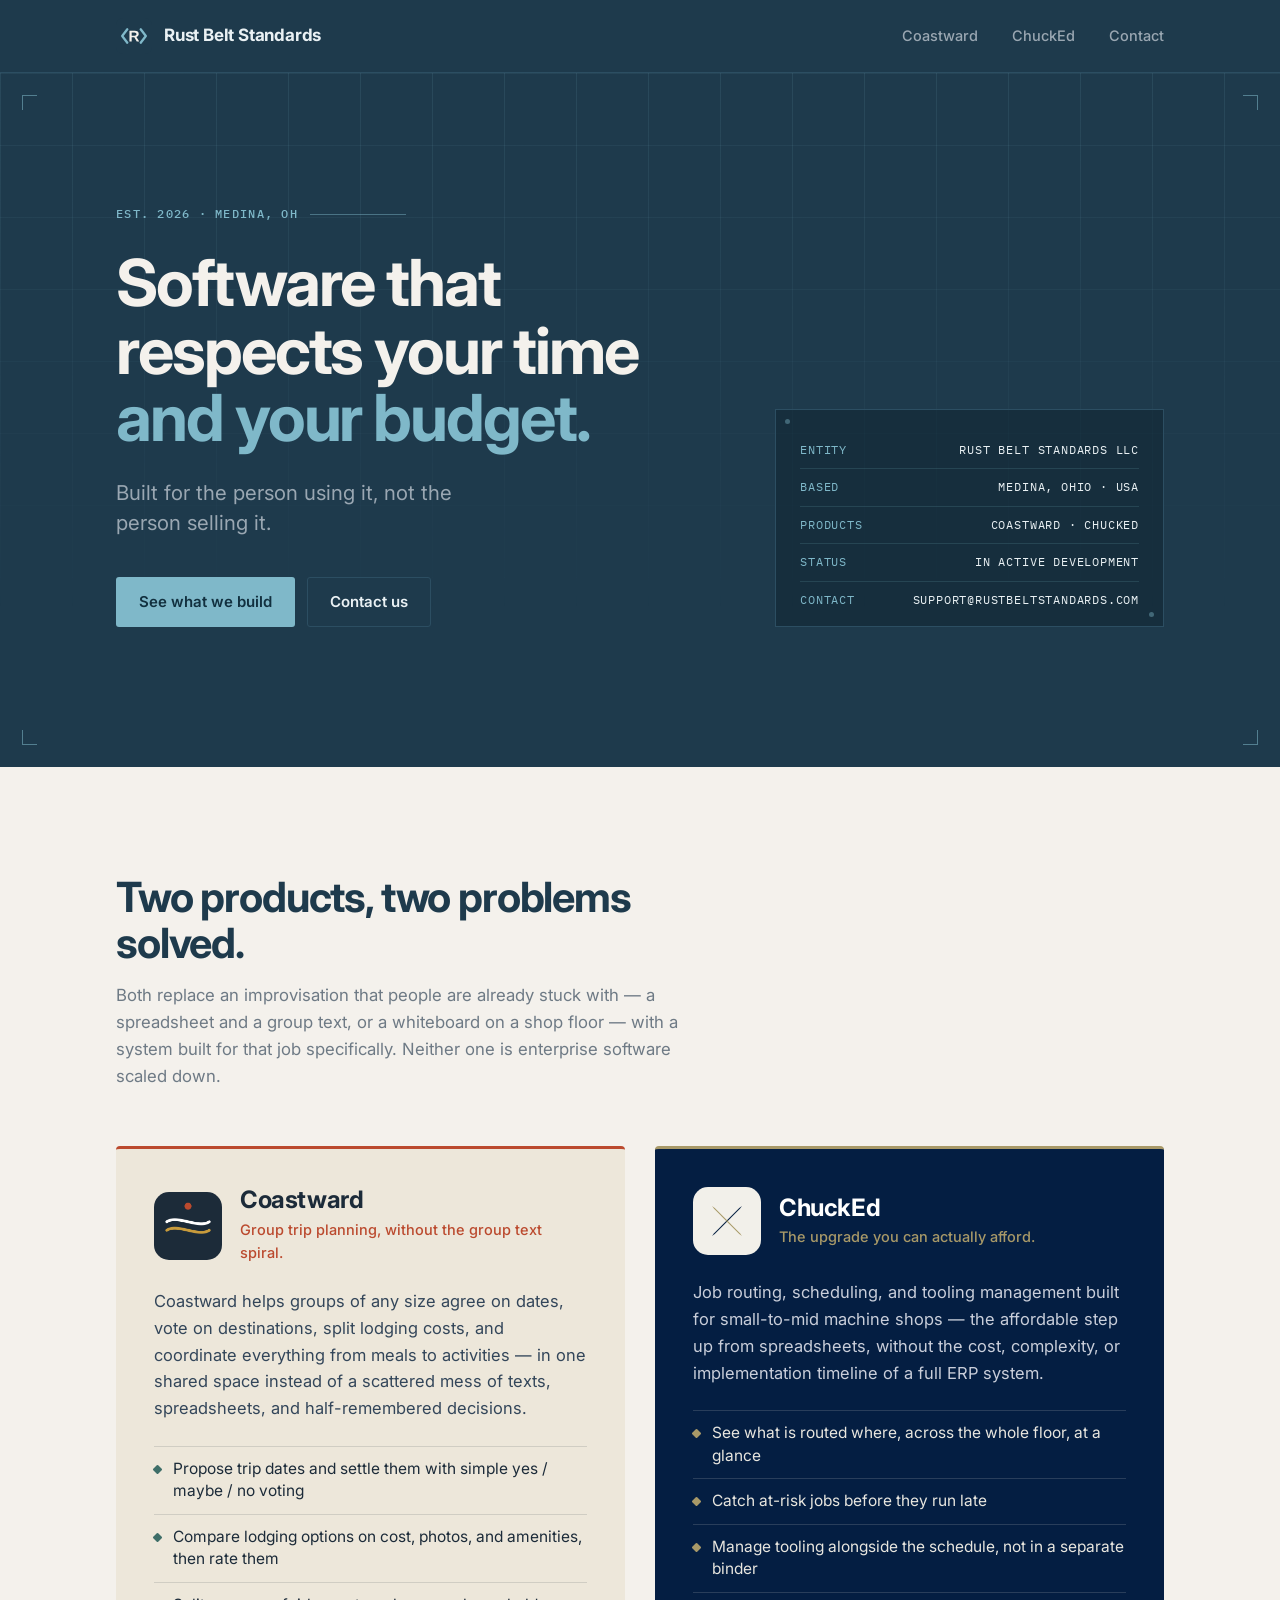
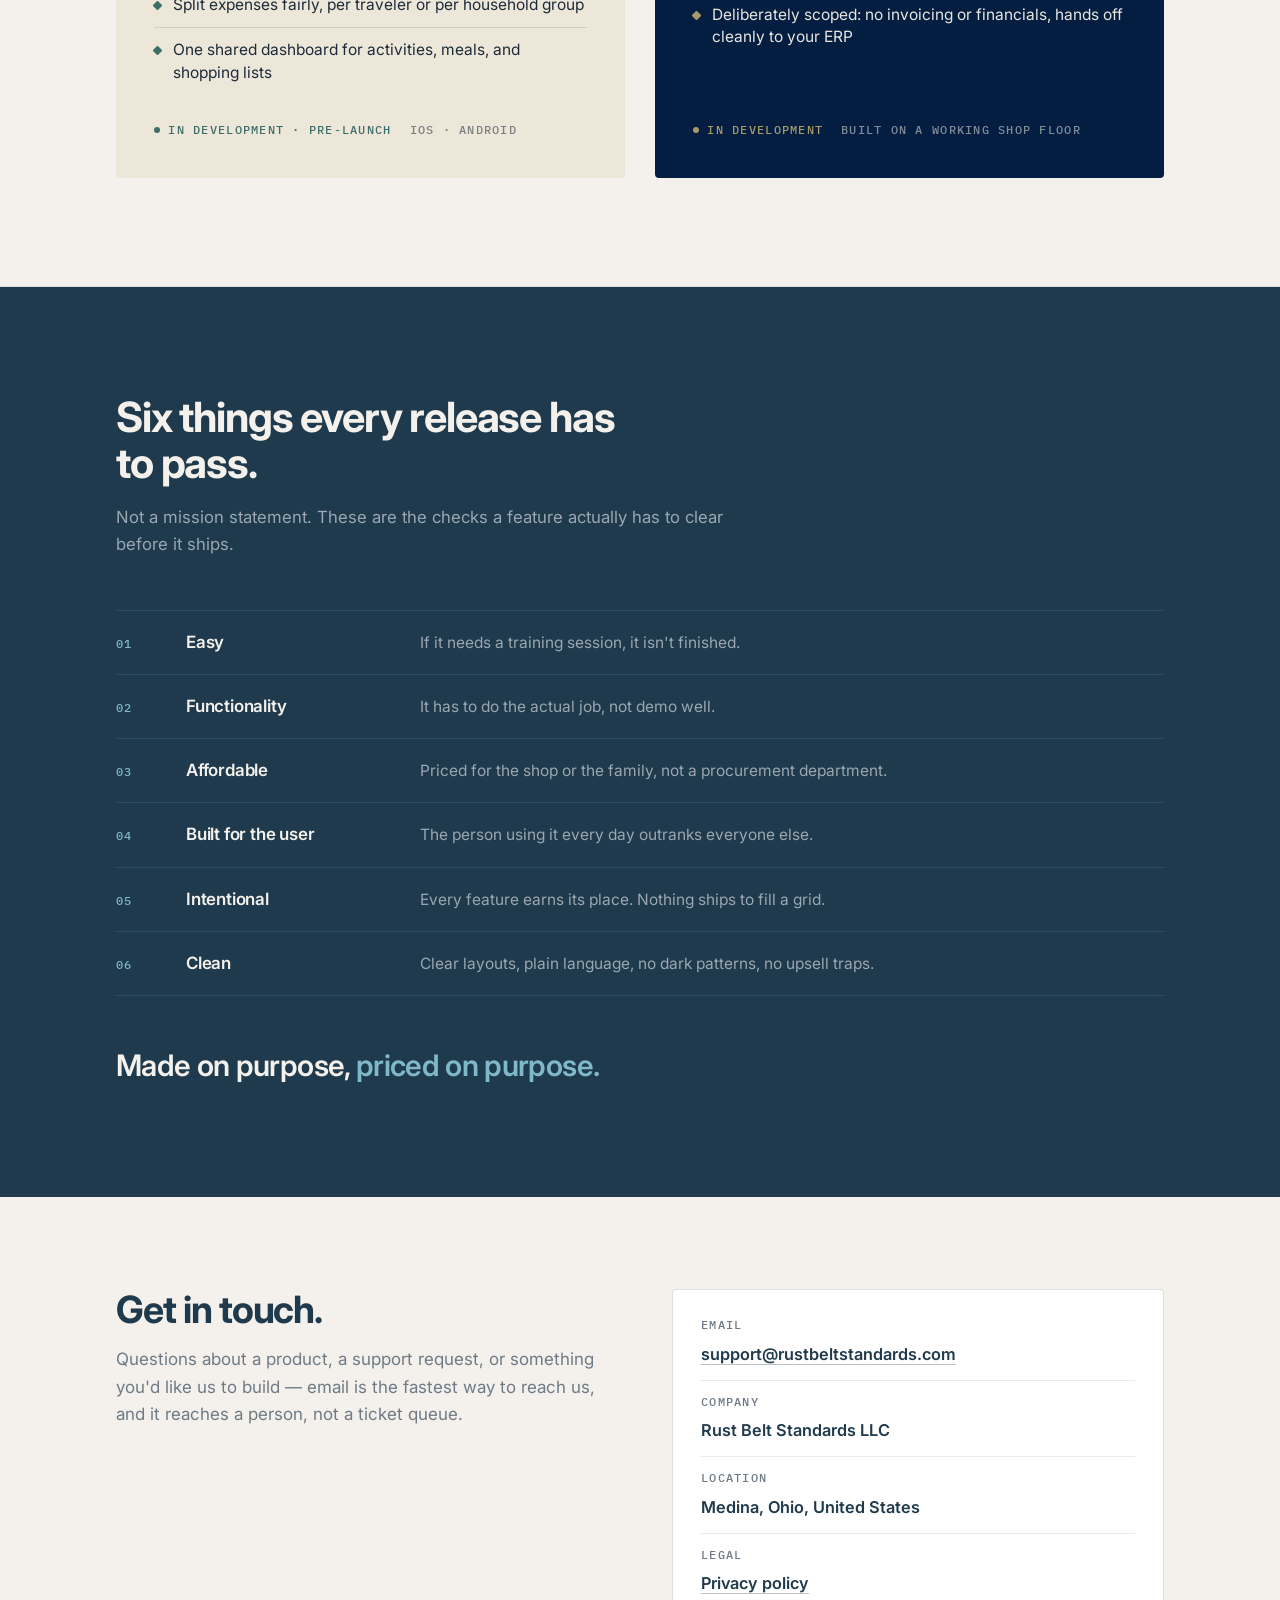
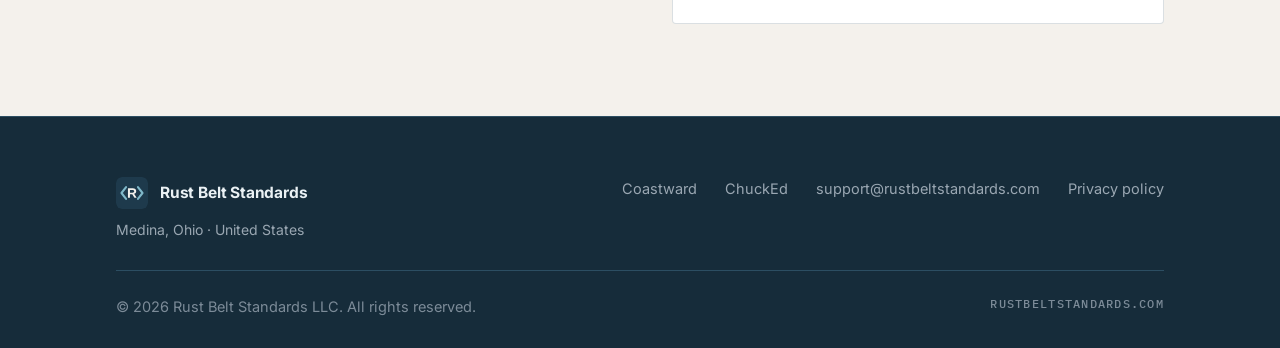
==== index.html @ 1fb7e98a "Build rustbeltstandards.com single-page site Static HTML/CSS site for Rust Belt Standards LLC, imple" ====
<!DOCTYPE html>
<html lang="en">
<head>
<meta charset="utf-8">
<meta name="viewport" content="width=device-width, initial-scale=1">
<title>Rust Belt Standards LLC — Software that respects your time and your budget</title>
<meta name="description" content="Rust Belt Standards LLC is a software company in Medina, Ohio, building Coastward, a group trip planning app, and ChuckEd, a scheduling and job routing platform for machine shops.">
<link rel="canonical" href="https://rustbeltstandards.com/">
<meta name="theme-color" content="#1E3A4C">

<meta property="og:type" content="website">
<meta property="og:site_name" content="Rust Belt Standards LLC">
<meta property="og:title" content="Rust Belt Standards LLC">
<meta property="og:description" content="Software that respects your time and your budget. Built for the person using it, not the person selling it.">
<meta property="og:url" content="https://rustbeltstandards.com/">
<meta property="og:image" content="https://rustbeltstandards.com/assets/brand/rbs-logo-horizontal-ondark.png">
<meta name="twitter:card" content="summary_large_image">

<link rel="icon" href="/assets/brand/rbs-mark.svg" type="image/svg+xml">
<link rel="icon" href="/assets/brand/rbs-mark-32.png" sizes="32x32">
<link rel="icon" href="/assets/brand/rbs-mark-192.png" sizes="192x192">
<link rel="apple-touch-icon" href="/assets/brand/rbs-mark-180.png">
<link rel="manifest" href="/site.webmanifest">

<link rel="preconnect" href="https://fonts.googleapis.com">
<link rel="preconnect" href="https://fonts.gstatic.com" crossorigin>
<link rel="stylesheet" href="https://fonts.googleapis.com/css2?family=IBM+Plex+Mono:wght@400;500&family=Inter:wght@400;500;600;700&display=swap">
<link rel="stylesheet" href="/styles.css">

<script type="application/ld+json">
{
  "@context": "https://schema.org",
  "@type": "Organization",
  "name": "Rust Belt Standards LLC",
  "alternateName": "Rust Belt Standards",
  "url": "https://rustbeltstandards.com/",
  "logo": "https://rustbeltstandards.com/assets/brand/rbs-appicon-1024.png",
  "email": "support@rustbeltstandards.com",
  "slogan": "Made on purpose, priced on purpose.",
  "address": {
    "@type": "PostalAddress",
    "addressLocality": "Medina",
    "addressRegion": "OH",
    "addressCountry": "US"
  },
  "contactPoint": {
    "@type": "ContactPoint",
    "contactType": "customer support",
    "email": "support@rustbeltstandards.com"
  }
}
</script>
</head>
<body>

<a class="skip-link" href="#main">Skip to content</a>

<header class="site-header">
  <div class="wrap">
    <a class="brand" href="/" aria-label="Rust Belt Standards LLC — home">
      <img src="/assets/brand/rbs-mark.svg" alt="" width="36" height="36">
      <span class="brand-name">Rust Belt Standards</span>
    </a>
    <nav class="nav" aria-label="Primary">
      <a href="#coastward">Coastward</a>
      <a href="#chucked">ChuckEd</a>
      <a href="#contact">Contact</a>
    </nav>
  </div>
</header>

<main id="main">

  <!-- ============================ Hero ============================ -->
  <section class="hero">
    <div class="hero-grid" aria-hidden="true"></div>
    <span class="reg reg-tl" aria-hidden="true"></span>
    <span class="reg reg-tr" aria-hidden="true"></span>
    <span class="reg reg-bl" aria-hidden="true"></span>
    <span class="reg reg-br" aria-hidden="true"></span>

    <div class="wrap">
      <div class="hero-inner">
        <div>
          <p class="mono hero-stamp">EST. 2026 &middot; Medina, OH</p>
          <h1>Software that respects your time <span class="accent">and your budget.</span></h1>
          <p class="hero-sub">Built for the person using it, not the person selling it.</p>
          <div class="hero-actions">
            <a class="btn btn-primary" href="#products">See what we build</a>
            <a class="btn btn-ghost" href="#contact">Contact us</a>
          </div>
        </div>

        <div class="spec-plate">
          <dl>
            <dt>Entity</dt>
            <dd>Rust Belt Standards LLC</dd>
            <dt>Based</dt>
            <dd>Medina, Ohio &middot; USA</dd>
            <dt>Products</dt>
            <dd>Coastward &middot; ChuckEd</dd>
            <dt>Status</dt>
            <dd>In active development</dd>
            <dt>Contact</dt>
            <dd>support@rustbeltstandards.com</dd>
          </dl>
        </div>
      </div>
    </div>
  </section>

  <!-- ========================== Products ========================== -->
  <section class="products" id="products">
    <div class="wrap">
      <div class="section-head">
        <h2>Two products, two problems solved.</h2>
        <p>Both replace an improvisation that people are already stuck with — a
           spreadsheet and a group text, or a whiteboard on a shop floor — with a
           system built for that job specifically. Neither one is enterprise
           software scaled down.</p>
      </div>

      <div class="product-grid">

        <!-- Coastward keeps its own palette inside its own card. -->
        <article class="card card-coastward" id="coastward">
          <div class="card-top">
            <img class="card-icon" src="/assets/coastward/coastward-icon.png"
                 alt="Coastward app icon" width="68" height="68">
            <div>
              <h3>Coastward</h3>
              <p class="card-tag">Group trip planning, without the group text spiral.</p>
            </div>
          </div>

          <p class="card-body">Coastward helps groups of any size agree on dates,
            vote on destinations, split lodging costs, and coordinate everything
            from meals to activities — in one shared space instead of a scattered
            mess of texts, spreadsheets, and half-remembered decisions.</p>

          <ul class="card-list">
            <li>Propose trip dates and settle them with simple yes / maybe / no voting</li>
            <li>Compare lodging options on cost, photos, and amenities, then rate them</li>
            <li>Split expenses fairly, per traveler or per household group</li>
            <li>One shared dashboard for activities, meals, and shopping lists</li>
          </ul>

          <div class="card-foot">
            <span class="mono status">In development &middot; pre-launch</span>
            <span class="mono card-meta">iOS &middot; Android</span>
          </div>
        </article>

        <!-- ChuckEd keeps its own palette inside its own card. -->
        <article class="card card-chucked" id="chucked">
          <div class="card-top">
            <img class="card-icon" src="/assets/chucked/chucked_logo.svg"
                 alt="ChuckEd logo" width="68" height="68">
            <div>
              <h3>ChuckEd</h3>
              <p class="card-tag">The upgrade you can actually afford.</p>
            </div>
          </div>

          <p class="card-body">Job routing, scheduling, and tooling management
            built for small-to-mid machine shops — the affordable step up from
            spreadsheets, without the cost, complexity, or implementation timeline
            of a full ERP system.</p>

          <ul class="card-list">
            <li>See what is routed where, across the whole floor, at a glance</li>
            <li>Catch at-risk jobs before they run late</li>
            <li>Manage tooling alongside the schedule, not in a separate binder</li>
            <li>Deliberately scoped: no invoicing or financials, hands off cleanly to your ERP</li>
          </ul>

          <div class="card-foot">
            <span class="mono status">In development</span>
            <span class="mono card-meta">Built on a working shop floor</span>
          </div>
        </article>

      </div>
    </div>
  </section>

  <!-- ========================= Philosophy ========================= -->
  <section class="philosophy" id="philosophy">
    <div class="wrap">
      <h2>Six things every release has to pass.</h2>
      <p class="philosophy-lead">Not a mission statement. These are the checks a
        feature actually has to clear before it ships.</p>

      <div class="principles">
        <div class="principle">
          <span class="mono principle-no">01</span>
          <span class="principle-term">Easy</span>
          <span class="principle-desc">If it needs a training session, it isn't finished.</span>
        </div>
        <div class="principle">
          <span class="mono principle-no">02</span>
          <span class="principle-term">Functionality</span>
          <span class="principle-desc">It has to do the actual job, not demo well.</span>
        </div>
        <div class="principle">
          <span class="mono principle-no">03</span>
          <span class="principle-term">Affordable</span>
          <span class="principle-desc">Priced for the shop or the family, not a procurement department.</span>
        </div>
        <div class="principle">
          <span class="mono principle-no">04</span>
          <span class="principle-term">Built for the user</span>
          <span class="principle-desc">The person using it every day outranks everyone else.</span>
        </div>
        <div class="principle">
          <span class="mono principle-no">05</span>
          <span class="principle-term">Intentional</span>
          <span class="principle-desc">Every feature earns its place. Nothing ships to fill a grid.</span>
        </div>
        <div class="principle">
          <span class="mono principle-no">06</span>
          <span class="principle-term">Clean</span>
          <span class="principle-desc">Clear layouts, plain language, no dark patterns, no upsell traps.</span>
        </div>
      </div>

      <p class="philosophy-tagline">Made on purpose, <span>priced on purpose.</span></p>
    </div>
  </section>

  <!-- =========================== Contact =========================== -->
  <section class="contact" id="contact">
    <div class="wrap">
      <div class="contact-inner">
        <div>
          <h2>Get in touch.</h2>
          <p>Questions about a product, a support request, or something you'd like
             us to build — email is the fastest way to reach us, and it reaches a
             person, not a ticket queue.</p>
        </div>

        <div class="contact-plate">
          <div class="contact-row">
            <span class="mono contact-label">Email</span>
            <a class="contact-value" href="mailto:support@rustbeltstandards.com">support@rustbeltstandards.com</a>
          </div>
          <div class="contact-row">
            <span class="mono contact-label">Company</span>
            <span class="contact-value">Rust Belt Standards LLC</span>
          </div>
          <div class="contact-row">
            <span class="mono contact-label">Location</span>
            <span class="contact-value">Medina, Ohio, United States</span>
          </div>
          <div class="contact-row">
            <span class="mono contact-label">Legal</span>
            <a class="contact-value" href="/privacy.html">Privacy policy</a>
          </div>
        </div>
      </div>
    </div>
  </section>

</main>

<footer class="site-footer">
  <div class="wrap">
    <div class="footer-top">
      <div>
        <div class="footer-brand">
          <img src="/assets/brand/rbs-mark.svg" alt="" width="32" height="32">
          <span class="brand-name">Rust Belt Standards</span>
        </div>
        <p class="footer-location">Medina, Ohio &middot; United States</p>
      </div>
      <nav class="footer-links" aria-label="Footer">
        <a href="#coastward">Coastward</a>
        <a href="#chucked">ChuckEd</a>
        <a href="mailto:support@rustbeltstandards.com">support@rustbeltstandards.com</a>
        <a href="/privacy.html">Privacy policy</a>
      </nav>
    </div>
    <div class="footer-bottom">
      <span>&copy; 2026 Rust Belt Standards LLC. All rights reserved.</span>
      <span class="mono">rustbeltstandards.com</span>
    </div>
  </div>
</footer>

</body>
</html>
---- styles.css ----
/* =========================================================================
   Rust Belt Standards LLC — rustbeltstandards.com
   Single-page site stylesheet.

   Palette discipline:
   - RBS shell (header / hero / philosophy / footer) uses the RBS palette only.
   - Coastward and ChuckEd each keep their own palette, scoped to their own
     card. They are two labeled instruments mounted on one panel, not one
     blended site-wide gradient.
   ========================================================================= */

:root {
  /* RBS shell */
  --navy:        #1E3A4C;
  --navy-deep:   #162C3A;
  --navy-line:   #2C4E62;
  --steel:       #7FB8C9;
  --cream:       #F4F1EC;
  --grey:        #6E7A85;
  --light:       #EAF1F4;
  --muted:       #9AA7B2;

  /* Coastward */
  --cw-ink:      #1C2B39;
  --cw-rust:     #BB4A2E;
  --cw-teal:     #3E6E68;
  --cw-gold:     #C89B3C;
  --cw-paper:    #EDE7DA;

  /* ChuckEd */
  --ce-blue:     #041E42;
  --ce-gold:     #A89968;
  --ce-light:    #E8E6DF;

  --sans: "Inter", -apple-system, BlinkMacSystemFont, "Segoe UI", Roboto,
          "Helvetica Neue", Arial, sans-serif;
  --mono: "IBM Plex Mono", ui-monospace, SFMono-Regular, "SF Mono", Menlo,
          Consolas, "Liberation Mono", monospace;

  --gutter: clamp(20px, 5vw, 56px);
  --maxw: 1160px;
}

*, *::before, *::after { box-sizing: border-box; }

html { -webkit-text-size-adjust: 100%; scroll-behavior: smooth; }

@media (prefers-reduced-motion: reduce) {
  html { scroll-behavior: auto; }
  * { transition: none !important; }
}

body {
  margin: 0;
  font-family: var(--sans);
  font-size: 17px;
  line-height: 1.6;
  color: var(--navy);
  background: var(--cream);
  -webkit-font-smoothing: antialiased;
  text-rendering: optimizeLegibility;
}

img, svg { display: block; max-width: 100%; }

a { color: inherit; }

h1, h2, h3 { margin: 0; letter-spacing: -0.022em; line-height: 1.1; font-weight: 700; }

p { margin: 0; }

:focus-visible {
  outline: 2px solid var(--steel);
  outline-offset: 3px;
  border-radius: 2px;
}

.wrap {
  width: 100%;
  max-width: var(--maxw);
  margin: 0 auto;
  padding-inline: var(--gutter);
}

/* Small monospace factual labels — used sparingly, the way a stamped
   spec plate uses real numbers. Never for headlines. */
.mono {
  font-family: var(--mono);
  font-size: 11.5px;
  letter-spacing: 0.11em;
  text-transform: uppercase;
  font-weight: 500;
}

.skip-link {
  position: absolute;
  left: -9999px;
  top: 0;
  background: var(--cream);
  color: var(--navy);
  padding: 10px 16px;
  z-index: 100;
  font-weight: 600;
}
.skip-link:focus { left: 8px; top: 8px; }

/* ============================ Header ============================ */

.site-header {
  position: sticky;
  top: 0;
  z-index: 50;
  background: var(--navy);
  border-bottom: 1px solid var(--navy-line);
}

.site-header .wrap {
  display: flex;
  align-items: center;
  justify-content: space-between;
  gap: 20px;
  min-height: 72px;
  padding-block: 14px;
}

.brand {
  display: inline-flex;
  align-items: center;
  gap: 12px;
  text-decoration: none;
  color: var(--light);
}

.brand img { width: 36px; height: 36px; border-radius: 7px; }

.brand-name {
  font-size: 17px;
  font-weight: 700;
  letter-spacing: -0.012em;
  white-space: nowrap;
}

.nav {
  display: flex;
  align-items: center;
  gap: clamp(16px, 3vw, 34px);
}

.nav a {
  color: var(--muted);
  text-decoration: none;
  font-size: 14.5px;
  font-weight: 500;
  padding-block: 6px;
  border-bottom: 1px solid transparent;
  transition: color .15s ease, border-color .15s ease;
  white-space: nowrap;
}

.nav a:hover { color: var(--light); border-bottom-color: var(--steel); }

/* ============================= Hero ============================= */

.hero {
  position: relative;
  overflow: hidden;
  background: var(--navy);
  color: var(--light);
  padding-block: clamp(64px, 11vw, 132px) clamp(72px, 12vw, 140px);
}

/* One quiet technical detail: a faint measuring grid, fading out downward. */
.hero-grid {
  position: absolute;
  inset: 0;
  pointer-events: none;
  background-image:
    repeating-linear-gradient(to right, rgba(127,184,201,.14) 0 1px, transparent 1px 72px),
    repeating-linear-gradient(to bottom, rgba(127,184,201,.10) 0 1px, transparent 1px 72px);
  -webkit-mask-image: linear-gradient(to bottom, rgba(0,0,0,.85), transparent 78%);
  mask-image: linear-gradient(to bottom, rgba(0,0,0,.85), transparent 78%);
}

/* Corner registration marks. */
.reg {
  position: absolute;
  width: 15px;
  height: 15px;
  border: 0 solid rgba(127,184,201,.55);
  pointer-events: none;
}
.reg-tl { top: 22px; left: 22px; border-top-width: 1px; border-left-width: 1px; }
.reg-tr { top: 22px; right: 22px; border-top-width: 1px; border-right-width: 1px; }
.reg-bl { bottom: 22px; left: 22px; border-bottom-width: 1px; border-left-width: 1px; }
.reg-br { bottom: 22px; right: 22px; border-bottom-width: 1px; border-right-width: 1px; }

.hero .wrap { position: relative; }

.hero-inner {
  display: grid;
  grid-template-columns: minmax(0, 1.5fr) minmax(0, 1fr);
  gap: clamp(32px, 6vw, 76px);
  align-items: end;
}

.hero-stamp {
  color: var(--steel);
  margin-bottom: 26px;
  display: flex;
  align-items: center;
  gap: 12px;
}

.hero-stamp::after {
  content: "";
  flex: 0 1 96px;
  height: 1px;
  background: rgba(127,184,201,.45);
}

.hero h1 {
  font-size: clamp(2.35rem, 5.4vw, 4.05rem);
  line-height: 1.04;
  letter-spacing: -0.032em;
  max-width: 16ch;
  color: var(--cream);
}

.hero h1 .accent { color: var(--steel); }

.hero-sub {
  margin-top: 26px;
  font-size: clamp(1.05rem, 1.6vw, 1.28rem);
  line-height: 1.5;
  color: var(--muted);
  max-width: 31ch;
}

.hero-actions {
  margin-top: 38px;
  display: flex;
  flex-wrap: wrap;
  gap: 12px;
}

.btn {
  display: inline-flex;
  align-items: center;
  gap: 9px;
  padding: 12px 22px;
  border-radius: 3px;
  font-size: 15px;
  font-weight: 600;
  text-decoration: none;
  border: 1px solid transparent;
  transition: background-color .15s ease, border-color .15s ease, color .15s ease;
}

.btn-primary { background: var(--steel); color: #12303F; }
.btn-primary:hover { background: #9BCBD9; }

.btn-ghost { border-color: var(--navy-line); color: var(--light); }
.btn-ghost:hover { border-color: var(--steel); color: #fff; }

/* The spec plate — real numbers, riveted to the panel. */
.spec-plate {
  border: 1px solid var(--navy-line);
  background: rgba(10, 28, 39, .38);
  padding: 22px 24px 8px;
  position: relative;
}

.spec-plate::before,
.spec-plate::after {
  content: "";
  position: absolute;
  width: 5px;
  height: 5px;
  border-radius: 50%;
  background: rgba(127,184,201,.42);
}
.spec-plate::before { top: 9px; left: 9px; }
.spec-plate::after  { bottom: 9px; right: 9px; }

.spec-plate dl {
  margin: 0;
  display: grid;
  grid-template-columns: auto 1fr;
  gap: 0;
}

.spec-plate dt,
.spec-plate dd {
  margin: 0;
  padding: 9px 0;
  border-bottom: 1px solid rgba(127,184,201,.16);
  font-family: var(--mono);
  font-size: 11.5px;
  letter-spacing: 0.07em;
  text-transform: uppercase;
}

.spec-plate dt { color: var(--steel); padding-right: 20px; }
.spec-plate dd { color: var(--light); text-align: right; }

.spec-plate dl > :nth-last-child(-n+2) { border-bottom: 0; }

/* ========================== Products ========================== */

.products {
  background: var(--cream);
  padding-block: clamp(64px, 9vw, 108px);
  border-bottom: 1px solid rgba(30,58,76,.10);
}

.section-head { max-width: 52ch; }

.section-head h2 {
  font-size: clamp(1.8rem, 3.4vw, 2.6rem);
  letter-spacing: -0.028em;
}

.section-head p {
  margin-top: 16px;
  color: var(--grey);
  font-size: 1.05rem;
  max-width: 56ch;
}

.product-grid {
  margin-top: clamp(36px, 5vw, 56px);
  display: grid;
  grid-template-columns: repeat(2, minmax(0, 1fr));
  gap: clamp(20px, 2.6vw, 30px);
}

.card {
  display: flex;
  flex-direction: column;
  padding: clamp(26px, 3vw, 40px);
  border-radius: 4px;
  border-top: 3px solid;
  position: relative;
}

.card-top {
  display: flex;
  align-items: center;
  gap: 18px;
}

.card-icon {
  width: 68px;
  height: 68px;
  border-radius: 15px;
  flex: none;
}

.card h3 {
  font-size: 1.5rem;
  letter-spacing: -0.02em;
}

.card-tag {
  margin-top: 4px;
  font-size: 14.5px;
  font-weight: 500;
}

.card-body {
  margin-top: 24px;
  font-size: 16.5px;
  line-height: 1.62;
}

.card-list {
  margin: 24px 0 0;
  padding: 0;
  list-style: none;
  display: grid;
  gap: 0;
}

.card-list li {
  display: flex;
  gap: 12px;
  padding: 11px 0;
  font-size: 15.5px;
  line-height: 1.45;
  border-top: 1px solid;
}

.card-list li::before {
  content: "";
  flex: none;
  width: 7px;
  height: 7px;
  margin-top: 8px;
  border-radius: 1px;
  transform: rotate(45deg);
}

.card-foot {
  margin-top: auto;
  padding-top: 26px;
  display: flex;
  flex-wrap: wrap;
  gap: 10px 18px;
  align-items: center;
}

.status {
  display: inline-flex;
  align-items: center;
  gap: 8px;
}

.status::before {
  content: "";
  width: 6px;
  height: 6px;
  border-radius: 50%;
  background: currentColor;
}

/* -- Coastward: its own palette, inside its own card. -- */
.card-coastward {
  background: var(--cw-paper);
  color: var(--cw-ink);
  border-top-color: var(--cw-rust);
}
.card-coastward .card-tag { color: var(--cw-rust); }
.card-coastward .card-body { color: #33465A; }
.card-coastward .card-list li { border-top-color: rgba(28,43,57,.14); }
.card-coastward .card-list li::before { background: var(--cw-teal); }
.card-coastward .status { color: var(--cw-teal); }
.card-coastward .card-meta { color: rgba(28,43,57,.55); }

/* -- ChuckEd: its own palette, inside its own card. -- */
.card-chucked {
  background: var(--ce-blue);
  color: var(--ce-light);
  border-top-color: var(--ce-gold);
}
/* The ChuckEd mark is half Akron Blue, so it is mounted on a light plate
   rather than dropped straight onto the blue card. */
.card-chucked .card-icon {
  background: #F2F0EA;
  padding: 9px;
  border-radius: 15px;
}
.card-chucked h3 { color: #FFFFFF; }
.card-chucked .card-tag { color: var(--ce-gold); }
.card-chucked .card-body { color: #C9CEDA; }
.card-chucked .card-list li { border-top-color: rgba(232,230,223,.16); }
.card-chucked .card-list li::before { background: var(--ce-gold); }
.card-chucked .status { color: var(--ce-gold); }
.card-chucked .card-meta { color: rgba(232,230,223,.55); }

/* ========================= Philosophy ========================= */

.philosophy {
  background: var(--navy);
  color: var(--light);
  padding-block: clamp(64px, 9vw, 108px);
}

.philosophy h2 {
  font-size: clamp(1.8rem, 3.4vw, 2.6rem);
  color: var(--cream);
  letter-spacing: -0.028em;
  max-width: 20ch;
}

.philosophy-lead {
  margin-top: 18px;
  color: var(--muted);
  max-width: 58ch;
  font-size: 1.05rem;
}

.principles {
  margin: clamp(36px, 5vw, 52px) 0 0;
  border-top: 1px solid var(--navy-line);
}

.principle {
  display: grid;
  grid-template-columns: 46px minmax(150px, 210px) minmax(0, 1fr);
  gap: 8px 24px;
  align-items: baseline;
  padding: 18px 0;
  border-bottom: 1px solid var(--navy-line);
}

.principle-no { color: var(--steel); }

.principle-term {
  font-size: 1.06rem;
  font-weight: 600;
  color: var(--cream);
  letter-spacing: -0.012em;
}

.principle-desc { color: var(--muted); font-size: 15.5px; }

.philosophy-tagline {
  margin-top: clamp(34px, 4vw, 46px);
  font-size: clamp(1.3rem, 2.6vw, 1.85rem);
  font-weight: 600;
  letter-spacing: -0.022em;
  color: var(--cream);
}

.philosophy-tagline span { color: var(--steel); }

/* =========================== Contact =========================== */

.contact {
  background: var(--cream);
  padding-block: clamp(56px, 8vw, 92px);
}

.contact-inner {
  display: grid;
  grid-template-columns: minmax(0, 1fr) minmax(0, 1fr);
  gap: clamp(28px, 5vw, 64px);
  align-items: start;
}

.contact h2 {
  font-size: clamp(1.7rem, 3.2vw, 2.35rem);
  letter-spacing: -0.028em;
}

.contact p {
  margin-top: 16px;
  color: var(--grey);
  max-width: 46ch;
}

.contact-plate {
  border: 1px solid rgba(30,58,76,.16);
  border-radius: 4px;
  background: #FFFFFF;
  padding: 26px 28px;
}

.contact-row { padding: 12px 0; border-bottom: 1px solid rgba(30,58,76,.10); }
.contact-row:last-child { border-bottom: 0; padding-bottom: 0; }
.contact-row:first-child { padding-top: 0; }

.contact-label { color: var(--grey); display: block; margin-bottom: 6px; }

.contact-value {
  font-size: 1.02rem;
  font-weight: 600;
  color: var(--navy);
  text-decoration: none;
  word-break: break-word;
}

a.contact-value { border-bottom: 1px solid rgba(30,58,76,.3); }
a.contact-value:hover { color: #10505F; border-bottom-color: currentColor; }

/* ============================ Footer ============================ */

.site-footer {
  background: var(--navy-deep);
  color: var(--muted);
  padding-block: clamp(40px, 6vw, 60px) 30px;
  border-top: 1px solid var(--navy-line);
  font-size: 14.5px;
}

.footer-top {
  display: flex;
  flex-wrap: wrap;
  gap: 26px 40px;
  justify-content: space-between;
  align-items: flex-start;
  padding-bottom: 28px;
  border-bottom: 1px solid var(--navy-line);
}

.footer-brand { display: flex; align-items: center; gap: 12px; color: var(--light); }
.footer-brand img { width: 32px; height: 32px; border-radius: 6px; }
.footer-brand .brand-name { font-size: 15.5px; }
.footer-location { margin-top: 10px; color: var(--muted); font-size: 14px; }

.footer-links {
  display: flex;
  flex-wrap: wrap;
  gap: 10px 28px;
}

.footer-links a {
  color: var(--muted);
  text-decoration: none;
  border-bottom: 1px solid transparent;
  transition: color .15s ease, border-color .15s ease;
}
.footer-links a:hover { color: var(--light); border-bottom-color: var(--steel); }

.footer-bottom {
  margin-top: 24px;
  display: flex;
  flex-wrap: wrap;
  gap: 8px 24px;
  justify-content: space-between;
  color: #7C8B98;
}

/* ========================= Legal page ========================= */

.legal {
  background: var(--cream);
  padding-block: clamp(48px, 7vw, 84px);
}

.legal-inner { max-width: 74ch; }

.legal h1 {
  font-size: clamp(1.9rem, 4vw, 2.7rem);
  letter-spacing: -0.03em;
}

.legal .effective { margin-top: 14px; color: var(--grey); }

.legal h2 {
  margin-top: 42px;
  font-size: 1.22rem;
  letter-spacing: -0.016em;
  padding-top: 22px;
  border-top: 1px solid rgba(30,58,76,.14);
}

.legal p, .legal ul { margin-top: 15px; color: #3E5361; }
.legal ul { padding-left: 20px; }
.legal li { margin-top: 8px; }
.legal a { color: #16607A; }

.legal .back {
  display: inline-block;
  margin-bottom: 26px;
  color: var(--grey);
  text-decoration: none;
}
.legal .back:hover { color: var(--navy); }

.legal-contact {
  margin-top: 34px;
  border: 1px solid rgba(30,58,76,.16);
  border-radius: 4px;
  background: #fff;
  padding: 22px 24px;
}
.legal-contact strong { display: block; color: var(--navy); }

/* =========================== Responsive =========================== */

@media (max-width: 900px) {
  .hero-inner { grid-template-columns: minmax(0, 1fr); align-items: start; }
  .hero h1 { max-width: 18ch; }
  .spec-plate { margin-top: 8px; }
  .product-grid { grid-template-columns: minmax(0, 1fr); }
  .contact-inner { grid-template-columns: minmax(0, 1fr); }
  .principle { grid-template-columns: 40px minmax(0, 1fr); }
  .principle-desc { grid-column: 2; }
}

@media (max-width: 620px) {
  body { font-size: 16px; }
  .site-header .wrap { min-height: 64px; }
  .brand img { width: 32px; height: 32px; }
  .brand-name { font-size: 15.5px; }
  .nav { gap: 15px; }
  .nav a { font-size: 13.5px; }
  .hero-stamp::after { display: none; }
  .hero h1 { max-width: none; }
  .hero-sub { max-width: none; }
  .btn { flex: 1 1 auto; justify-content: center; }
  .card-top { gap: 14px; }
  .card-icon { width: 56px; height: 56px; border-radius: 13px; }
  .reg { width: 11px; height: 11px; }
  .reg-tl, .reg-tr { top: 14px; }
  .reg-bl, .reg-br { bottom: 14px; }
  .reg-tl, .reg-bl { left: 14px; }
  .reg-tr, .reg-br { right: 14px; }
}

/* Keep the wordmark next to the mark for as long as the header can hold it
   without crowding the nav. */
@media (max-width: 440px) {
  :root { --gutter: 15px; }
  .site-header .wrap { gap: 12px; }
  .brand { gap: 8px; }
  .brand img { width: 30px; height: 30px; }
  .brand-name { font-size: 13px; }
  .nav { gap: 11px; }
  .nav a { font-size: 12px; }
  .footer-brand .brand-name { font-size: 15px; }
}

@media (max-width: 380px) {
  .brand-name { display: none; }
}
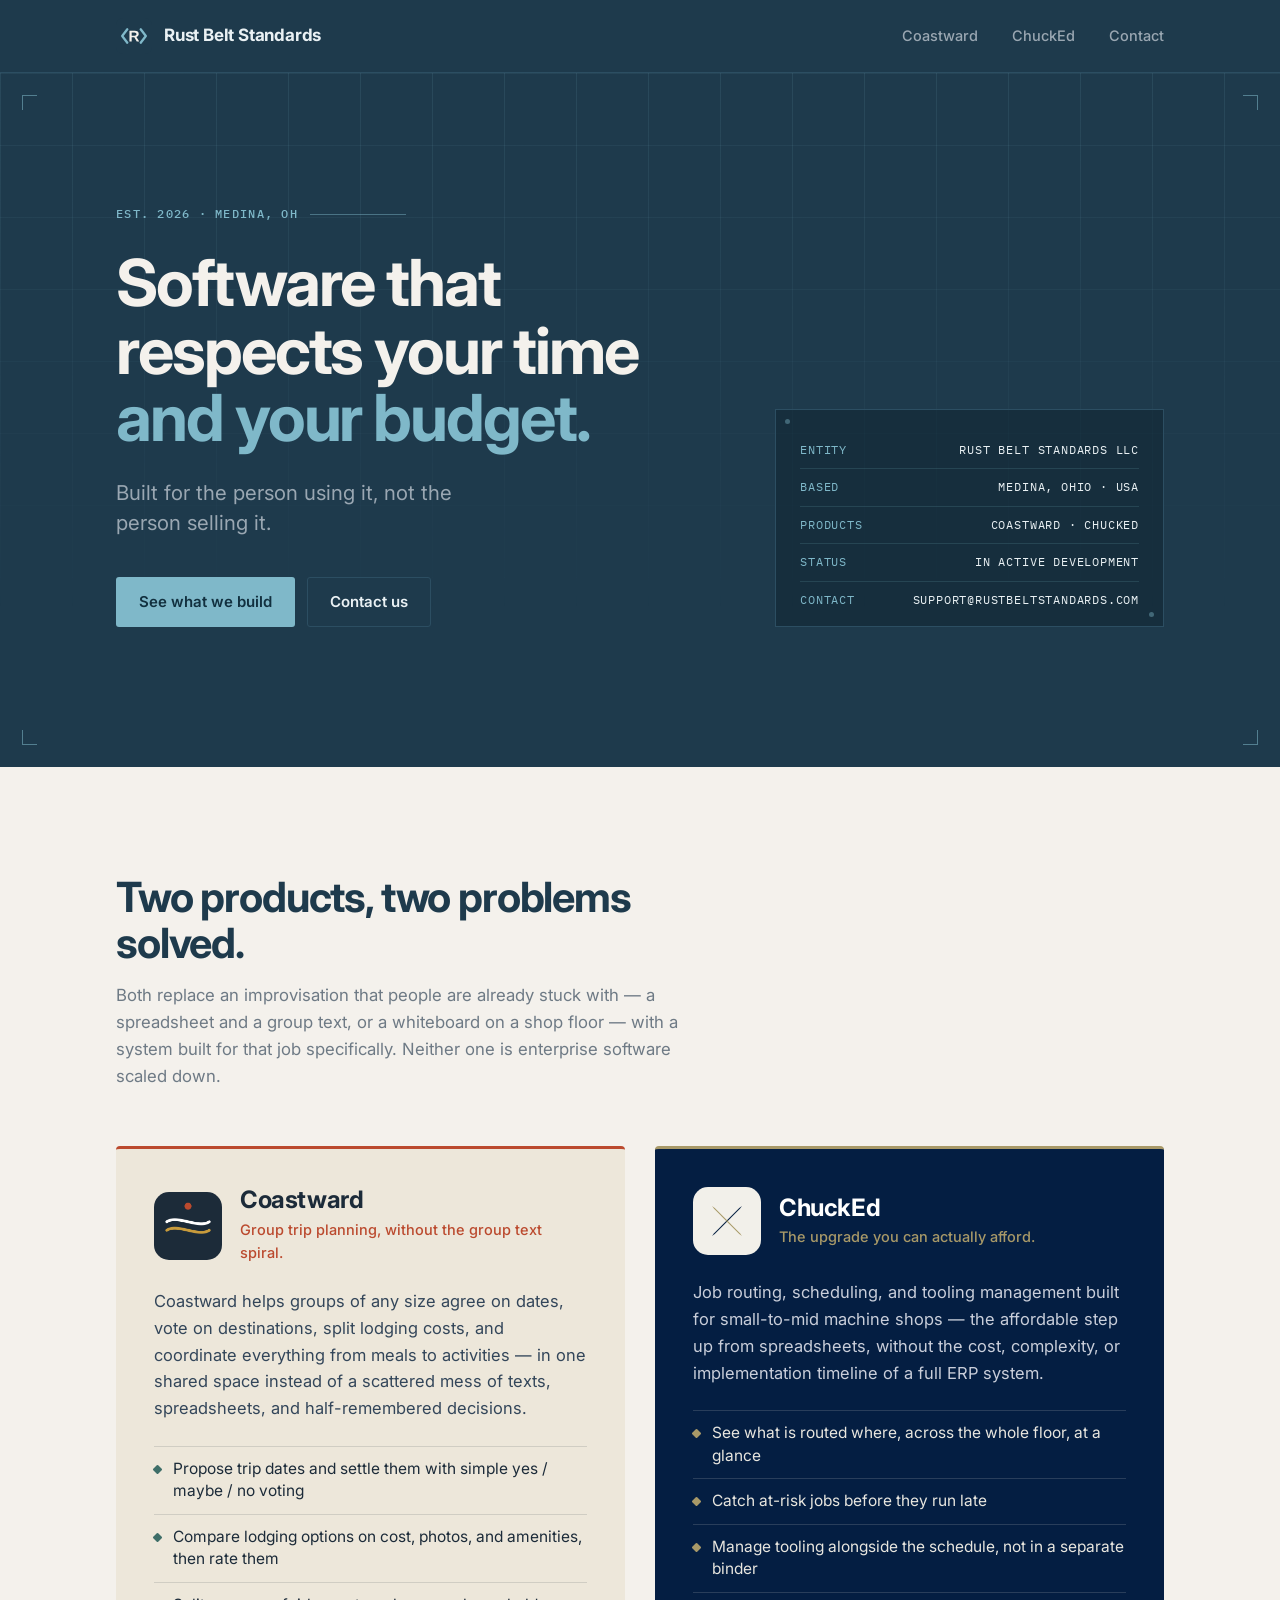
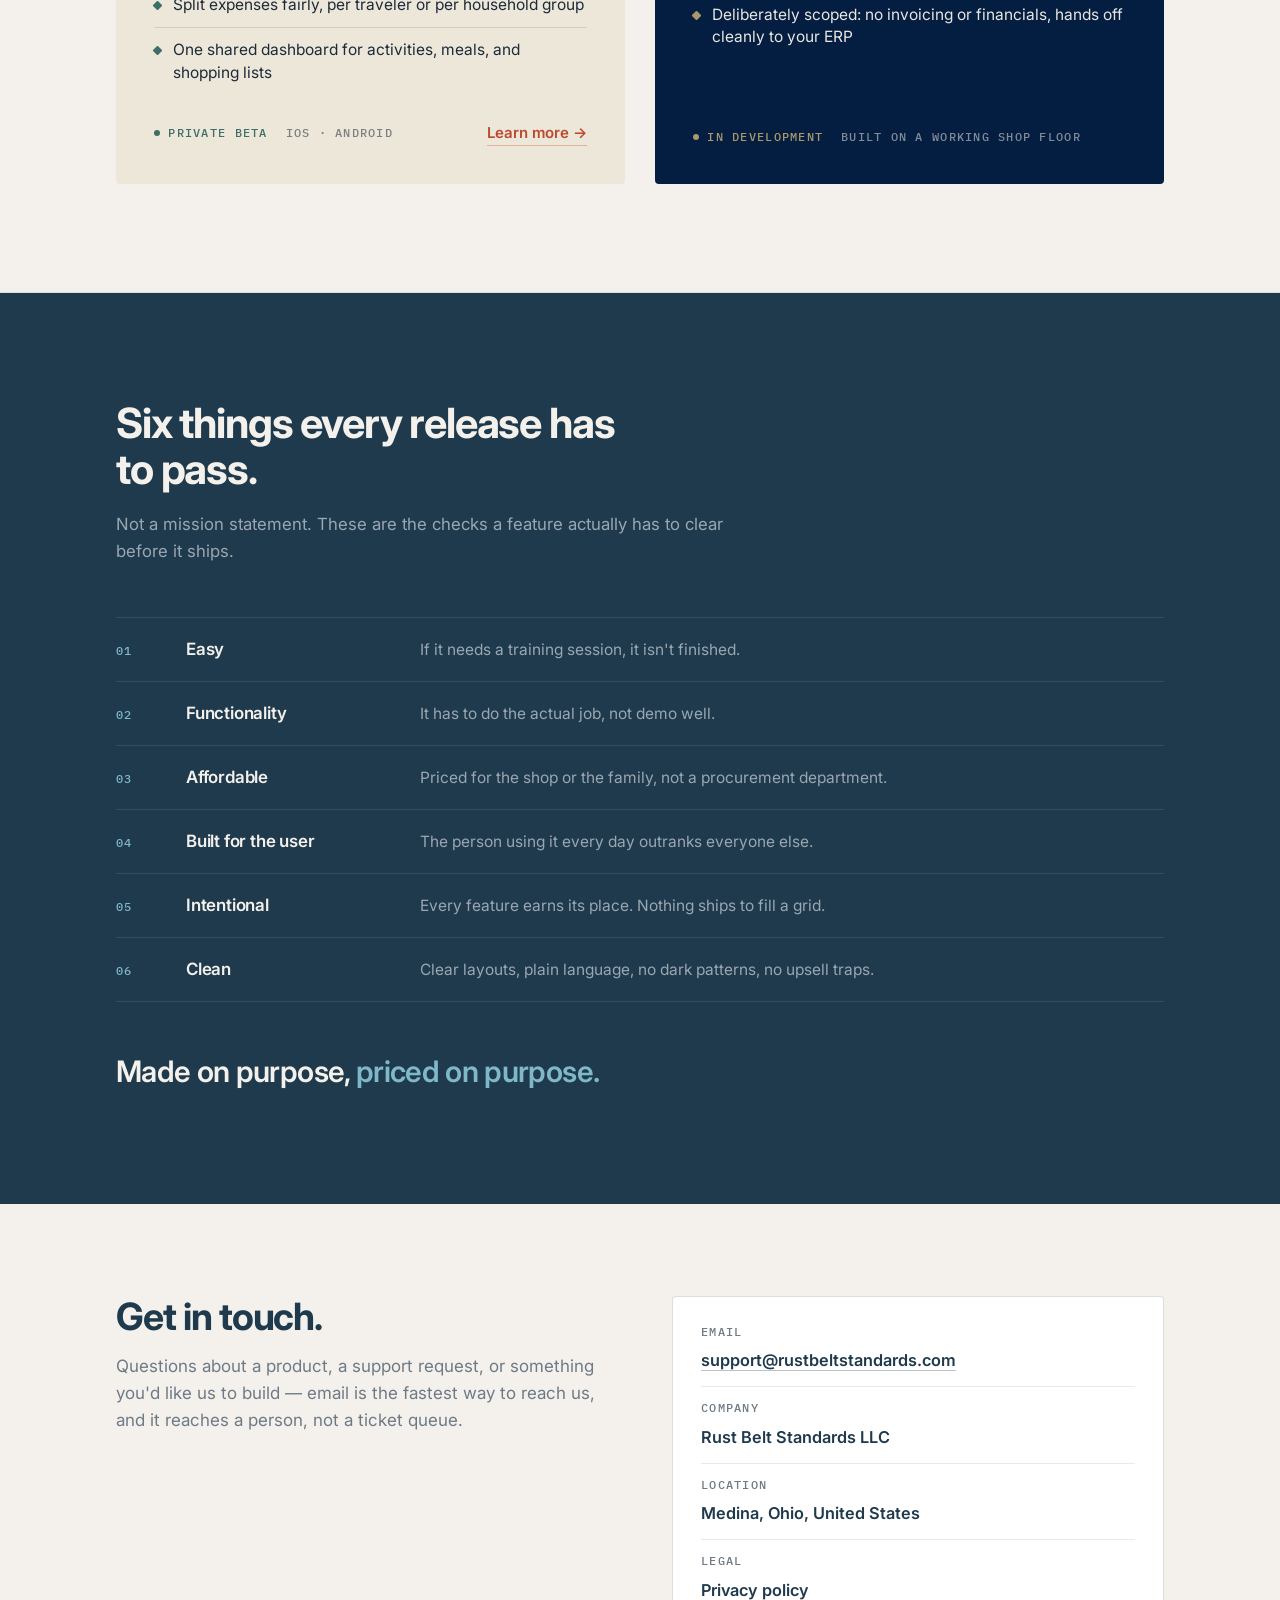
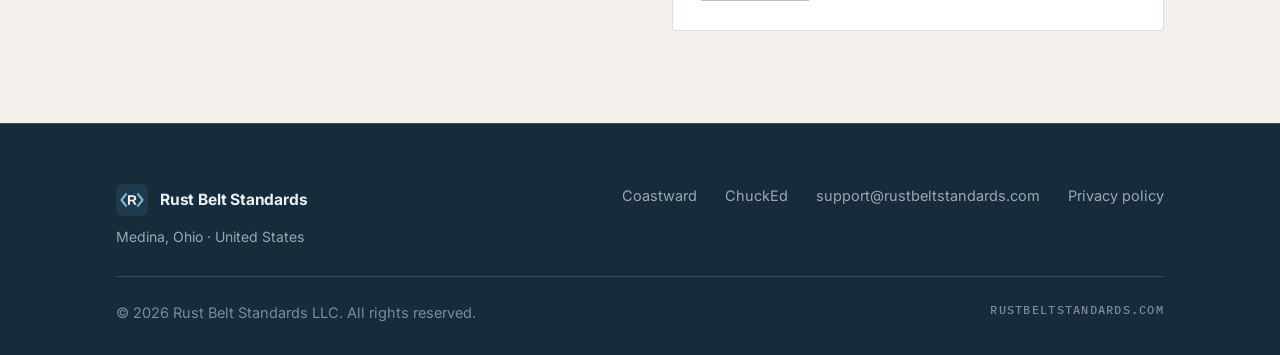
==== commit e8673bd1: "Add Coastward landing page at /coastward Coastward has real pilot testers and its own identity now, " ====
--- a/index.html
+++ b/index.html
@@ -128,7 +128,7 @@
             <img class="card-icon" src="/assets/coastward/coastward-icon.png"
                  alt="Coastward app icon" width="68" height="68">
             <div>
-              <h3>Coastward</h3>
+              <h3><a class="card-title-link" href="/coastward">Coastward</a></h3>
               <p class="card-tag">Group trip planning, without the group text spiral.</p>
             </div>
           </div>
@@ -146,8 +146,9 @@
           </ul>
 
           <div class="card-foot">
-            <span class="mono status">In development &middot; pre-launch</span>
+            <span class="mono status">Private beta</span>
             <span class="mono card-meta">iOS &middot; Android</span>
+            <a class="card-link" href="/coastward">Learn more <span aria-hidden="true">&rarr;</span></a>
           </div>
         </article>
 
--- a/styles.css
+++ b/styles.css
@@ -435,6 +435,18 @@
 .card-coastward .card-list li::before { background: var(--cw-teal); }
 .card-coastward .status { color: var(--cw-teal); }
 .card-coastward .card-meta { color: rgba(28,43,57,.55); }
+.card-coastward .card-title-link { text-decoration: none; }
+.card-coastward .card-title-link:hover { color: var(--cw-rust); }
+.card-coastward .card-link {
+  margin-left: auto;
+  color: var(--cw-rust);
+  font-size: 15px;
+  font-weight: 600;
+  text-decoration: none;
+  border-bottom: 1.5px solid rgba(187,74,46,.35);
+  transition: border-color .15s ease;
+}
+.card-coastward .card-link:hover { border-bottom-color: var(--cw-rust); }
 
 /* -- ChuckEd: its own palette, inside its own card. -- */
 .card-chucked {
